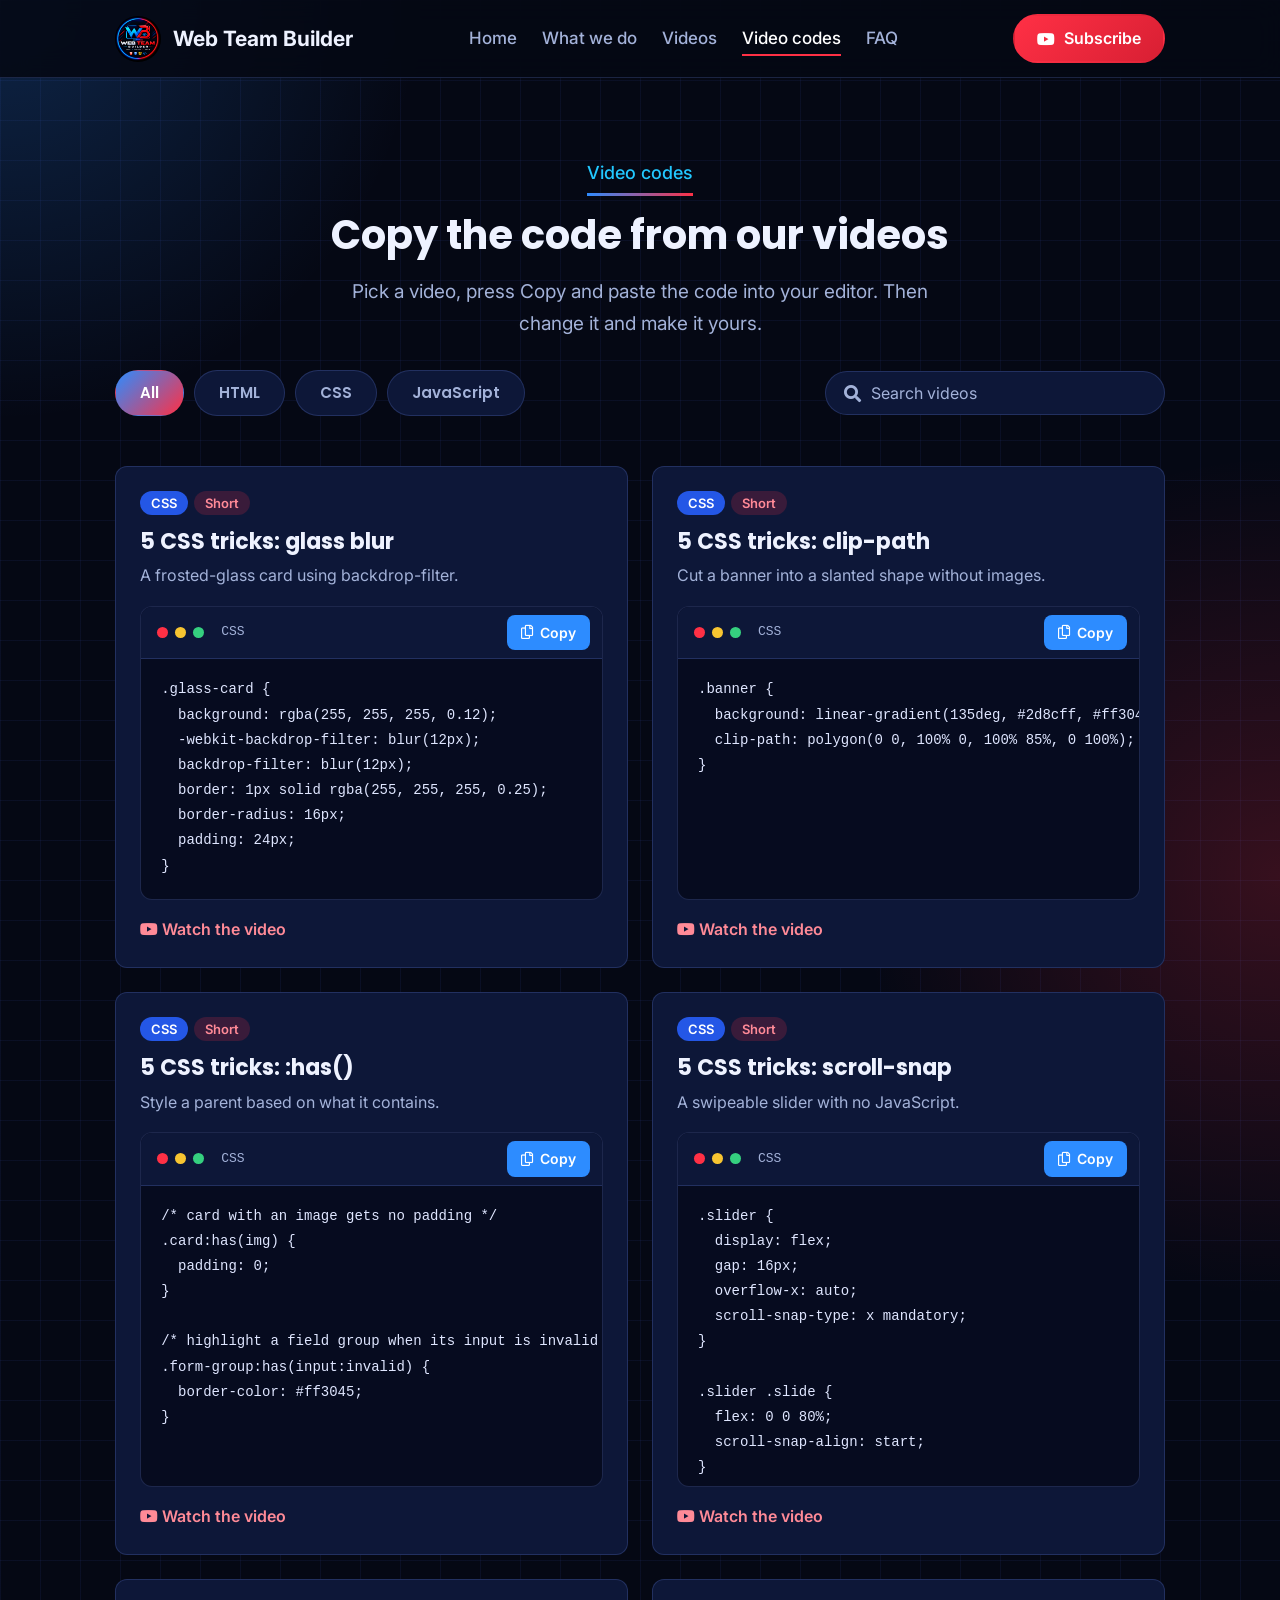
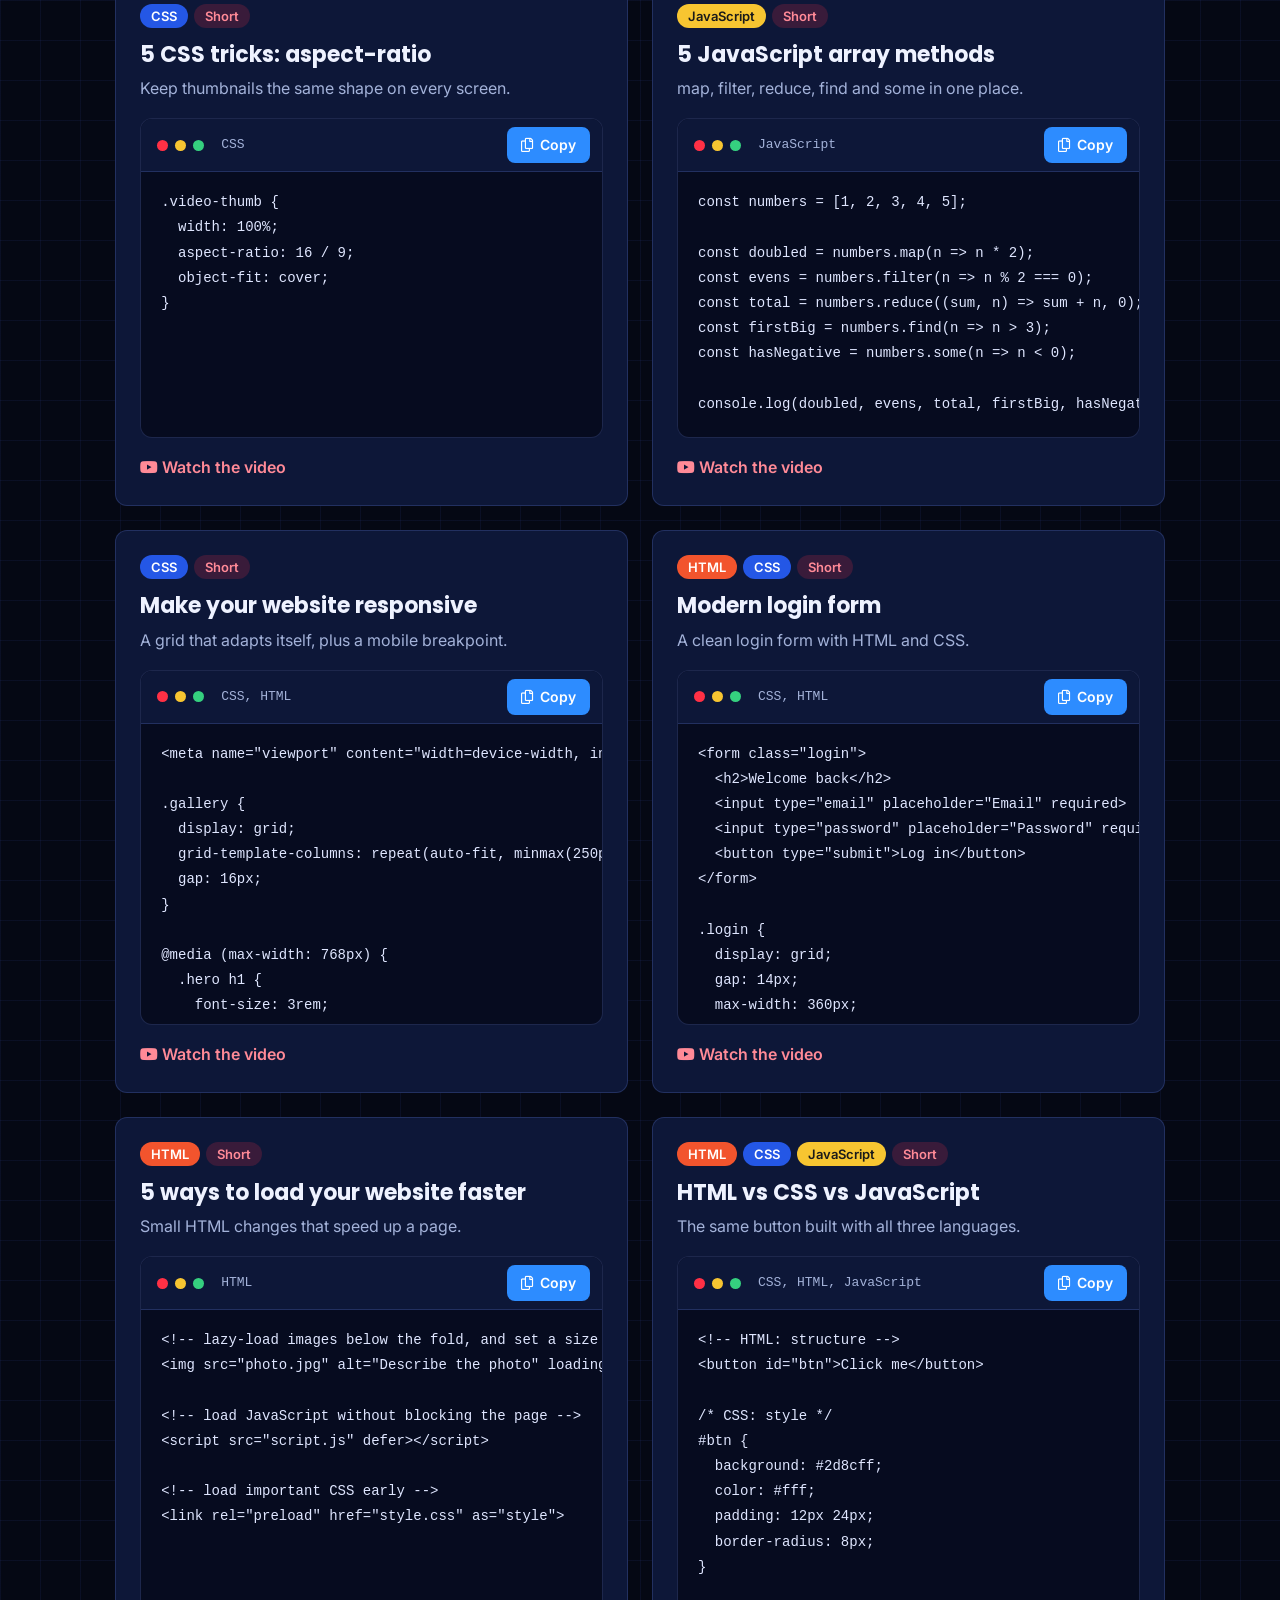
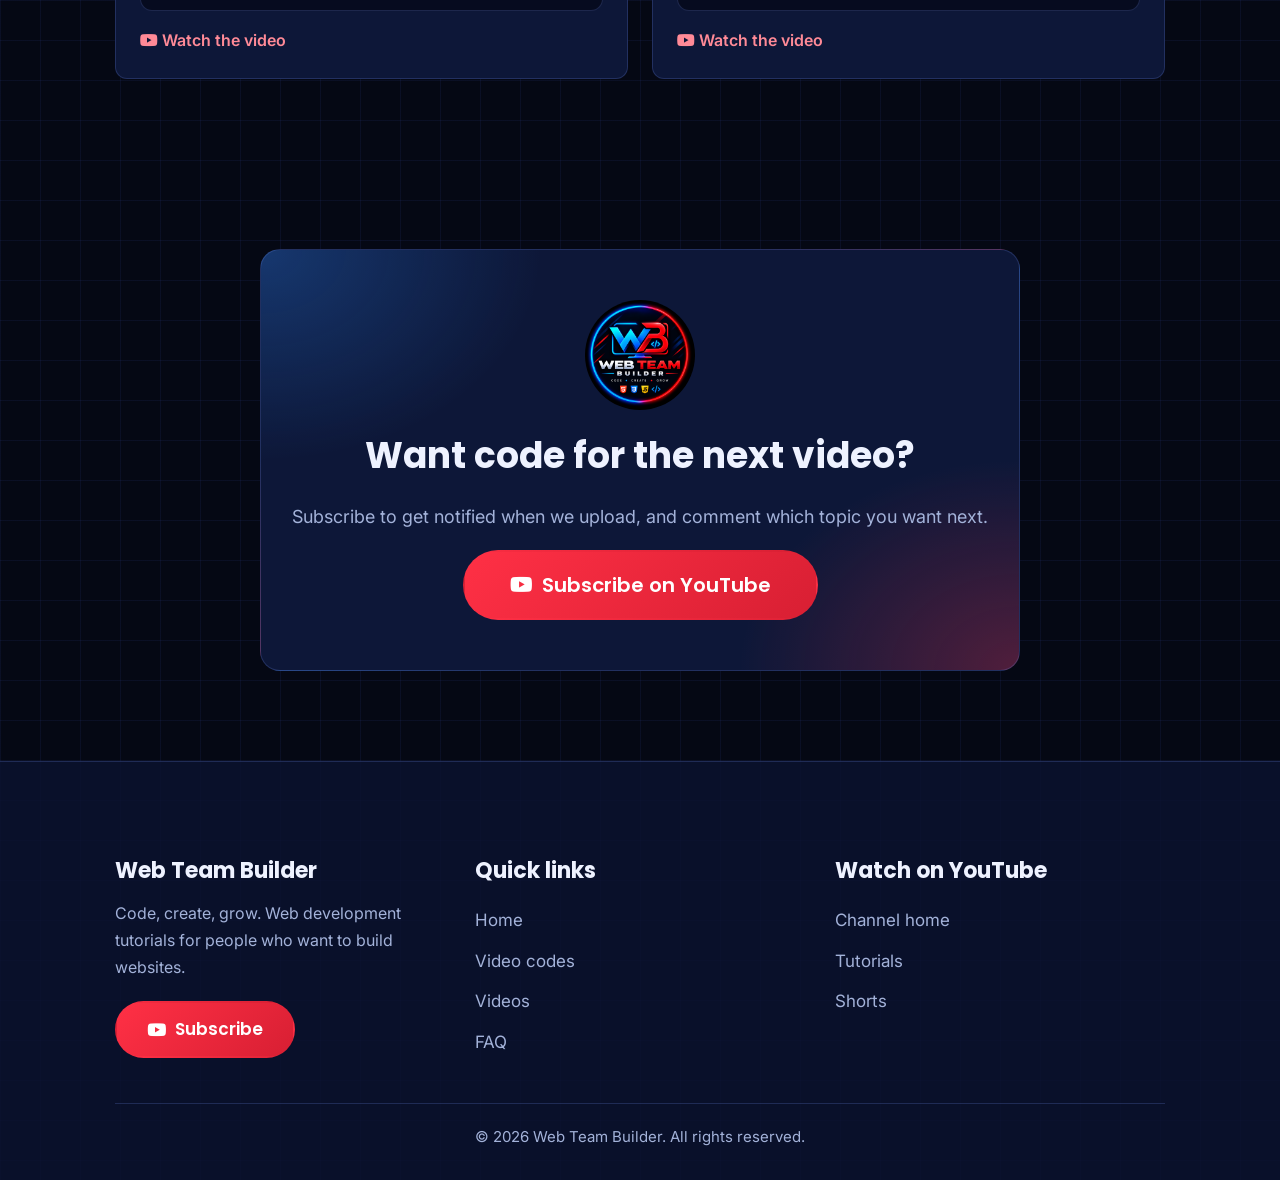
==== website/videos.html @ 1a665e9e "Add files via upload" ====
<!DOCTYPE html>
<html lang="en">
<head>
    <meta charset="UTF-8">
    <meta http-equiv="X-UA-Compatible" content="IE=edge">
    <meta name="viewport" content="width=device-width, initial-scale=1.0">
    <meta name="theme-color" content="#050814">
    <meta name="description" content="Copy the HTML, CSS and JavaScript code from Web Team Builder videos.">
    <title>Video Codes | Web Team Builder</title>

    <link rel="icon" href="images/favicon.png">
    <link rel="stylesheet" href="https://cdnjs.cloudflare.com/ajax/libs/font-awesome/5.15.4/css/all.min.css">
    <link rel="stylesheet" href="css/style.css">
</head>
<body>

<!-- header section starts -->

<header class="header">

    <a href="index.html" class="logo">
        <img src="images/logo.png" alt="Web Team Builder logo">
        <span>Web Team Builder</span>
    </a>

    <nav class="navbar" aria-label="Main">
        <a href="index.html">Home</a>
        <a href="index.html#services">What we do</a>
        <a href="index.html#content">Videos</a>
        <a href="videos.html" class="current">Video codes</a>
        <a href="index.html#faq">FAQ</a>
    </nav>

    <a href="https://www.youtube.com/channel/UCu9IM22sC3gI85IC5qrIlCg?sub_confirmation=1" class="btn btn-sub" target="_blank" rel="noopener" aria-label="Subscribe on YouTube">
        <i class="fab fa-youtube"></i><span>Subscribe</span>
    </a>

    <button id="menu-btn" class="fas fa-bars" aria-label="Open menu" aria-expanded="false"></button>

</header>

<!-- header section ends -->

<!-- page intro starts -->

<section class="page-hero">
    <div class="heading">
        <span>Video codes</span>
        <h1>Copy the code from our videos</h1>
        <p>Pick a video, press Copy and paste the code into your editor. Then change it and make it yours.</p>
    </div>

    <div class="toolbar">
        <div class="filters" role="group" aria-label="Filter by language">
            <button class="filter active" data-filter="all" type="button">All</button>
            <button class="filter" data-filter="html" type="button">HTML</button>
            <button class="filter" data-filter="css" type="button">CSS</button>
            <button class="filter" data-filter="js" type="button">JavaScript</button>
        </div>
        <label class="search">
            <i class="fas fa-search"></i>
            <input type="search" id="search" placeholder="Search videos" aria-label="Search videos">
        </label>
    </div>
</section>

<!-- page intro ends -->

<!-- code cards start -->

<section class="code-section">

    <div class="code-grid" id="code-grid">

        <article class="code-card" data-cat="css" data-title="5 css tricks: glass blur a frosted-glass card using backdrop-filter.">
            <div class="code-card-top">
                <div class="tags"><span class="tag css">CSS</span><span class="tag kind">Short</span></div>
                <h3>5 CSS tricks: glass blur</h3>
                <p>A frosted-glass card using backdrop-filter.</p>
            </div>
            <div class="code-window">
                <div class="bar"><i></i><i></i><i></i><em>CSS</em>
                    <button class="copy-btn" type="button" aria-label="Copy code for 5 CSS tricks: glass blur"><i class="far fa-copy"></i><span>Copy</span></button>
                </div>
<pre><code>.glass-card {
  background: rgba(255, 255, 255, 0.12);
  -webkit-backdrop-filter: blur(12px);
  backdrop-filter: blur(12px);
  border: 1px solid rgba(255, 255, 255, 0.25);
  border-radius: 16px;
  padding: 24px;
}</code></pre>
            </div>
            <a href="https://www.youtube.com/channel/UCu9IM22sC3gI85IC5qrIlCg/shorts" class="watch" target="_blank" rel="noopener"><i class="fab fa-youtube"></i> Watch the video</a>
        </article>

        <article class="code-card" data-cat="css" data-title="5 css tricks: clip-path cut a banner into a slanted shape without images.">
            <div class="code-card-top">
                <div class="tags"><span class="tag css">CSS</span><span class="tag kind">Short</span></div>
                <h3>5 CSS tricks: clip-path</h3>
                <p>Cut a banner into a slanted shape without images.</p>
            </div>
            <div class="code-window">
                <div class="bar"><i></i><i></i><i></i><em>CSS</em>
                    <button class="copy-btn" type="button" aria-label="Copy code for 5 CSS tricks: clip-path"><i class="far fa-copy"></i><span>Copy</span></button>
                </div>
<pre><code>.banner {
  background: linear-gradient(135deg, #2d8cff, #ff3045);
  clip-path: polygon(0 0, 100% 0, 100% 85%, 0 100%);
}</code></pre>
            </div>
            <a href="https://www.youtube.com/channel/UCu9IM22sC3gI85IC5qrIlCg/shorts" class="watch" target="_blank" rel="noopener"><i class="fab fa-youtube"></i> Watch the video</a>
        </article>

        <article class="code-card" data-cat="css" data-title="5 css tricks: :has() style a parent based on what it contains.">
            <div class="code-card-top">
                <div class="tags"><span class="tag css">CSS</span><span class="tag kind">Short</span></div>
                <h3>5 CSS tricks: :has()</h3>
                <p>Style a parent based on what it contains.</p>
            </div>
            <div class="code-window">
                <div class="bar"><i></i><i></i><i></i><em>CSS</em>
                    <button class="copy-btn" type="button" aria-label="Copy code for 5 CSS tricks: :has()"><i class="far fa-copy"></i><span>Copy</span></button>
                </div>
<pre><code>/* card with an image gets no padding */
.card:has(img) {
  padding: 0;
}

/* highlight a field group when its input is invalid */
.form-group:has(input:invalid) {
  border-color: #ff3045;
}</code></pre>
            </div>
            <a href="https://www.youtube.com/channel/UCu9IM22sC3gI85IC5qrIlCg/shorts" class="watch" target="_blank" rel="noopener"><i class="fab fa-youtube"></i> Watch the video</a>
        </article>

        <article class="code-card" data-cat="css" data-title="5 css tricks: scroll-snap a swipeable slider with no javascript.">
            <div class="code-card-top">
                <div class="tags"><span class="tag css">CSS</span><span class="tag kind">Short</span></div>
                <h3>5 CSS tricks: scroll-snap</h3>
                <p>A swipeable slider with no JavaScript.</p>
            </div>
            <div class="code-window">
                <div class="bar"><i></i><i></i><i></i><em>CSS</em>
                    <button class="copy-btn" type="button" aria-label="Copy code for 5 CSS tricks: scroll-snap"><i class="far fa-copy"></i><span>Copy</span></button>
                </div>
<pre><code>.slider {
  display: flex;
  gap: 16px;
  overflow-x: auto;
  scroll-snap-type: x mandatory;
}

.slider .slide {
  flex: 0 0 80%;
  scroll-snap-align: start;
}</code></pre>
            </div>
            <a href="https://www.youtube.com/channel/UCu9IM22sC3gI85IC5qrIlCg/shorts" class="watch" target="_blank" rel="noopener"><i class="fab fa-youtube"></i> Watch the video</a>
        </article>

        <article class="code-card" data-cat="css" data-title="5 css tricks: aspect-ratio keep thumbnails the same shape on every screen.">
            <div class="code-card-top">
                <div class="tags"><span class="tag css">CSS</span><span class="tag kind">Short</span></div>
                <h3>5 CSS tricks: aspect-ratio</h3>
                <p>Keep thumbnails the same shape on every screen.</p>
            </div>
            <div class="code-window">
                <div class="bar"><i></i><i></i><i></i><em>CSS</em>
                    <button class="copy-btn" type="button" aria-label="Copy code for 5 CSS tricks: aspect-ratio"><i class="far fa-copy"></i><span>Copy</span></button>
                </div>
<pre><code>.video-thumb {
  width: 100%;
  aspect-ratio: 16 / 9;
  object-fit: cover;
}</code></pre>
            </div>
            <a href="https://www.youtube.com/channel/UCu9IM22sC3gI85IC5qrIlCg/shorts" class="watch" target="_blank" rel="noopener"><i class="fab fa-youtube"></i> Watch the video</a>
        </article>

        <article class="code-card" data-cat="js" data-title="5 javascript array methods map, filter, reduce, find and some in one place.">
            <div class="code-card-top">
                <div class="tags"><span class="tag js">JavaScript</span><span class="tag kind">Short</span></div>
                <h3>5 JavaScript array methods</h3>
                <p>map, filter, reduce, find and some in one place.</p>
            </div>
            <div class="code-window">
                <div class="bar"><i></i><i></i><i></i><em>JavaScript</em>
                    <button class="copy-btn" type="button" aria-label="Copy code for 5 JavaScript array methods"><i class="far fa-copy"></i><span>Copy</span></button>
                </div>
<pre><code>const numbers = [1, 2, 3, 4, 5];

const doubled = numbers.map(n =&gt; n * 2);
const evens = numbers.filter(n =&gt; n % 2 === 0);
const total = numbers.reduce((sum, n) =&gt; sum + n, 0);
const firstBig = numbers.find(n =&gt; n &gt; 3);
const hasNegative = numbers.some(n =&gt; n &lt; 0);

console.log(doubled, evens, total, firstBig, hasNegative);</code></pre>
            </div>
            <a href="https://www.youtube.com/channel/UCu9IM22sC3gI85IC5qrIlCg/shorts" class="watch" target="_blank" rel="noopener"><i class="fab fa-youtube"></i> Watch the video</a>
        </article>

        <article class="code-card" data-cat="css" data-title="make your website responsive a grid that adapts itself, plus a mobile breakpoint.">
            <div class="code-card-top">
                <div class="tags"><span class="tag css">CSS</span><span class="tag kind">Short</span></div>
                <h3>Make your website responsive</h3>
                <p>A grid that adapts itself, plus a mobile breakpoint.</p>
            </div>
            <div class="code-window">
                <div class="bar"><i></i><i></i><i></i><em>CSS, HTML</em>
                    <button class="copy-btn" type="button" aria-label="Copy code for Make your website responsive"><i class="far fa-copy"></i><span>Copy</span></button>
                </div>
<pre><code>&lt;meta name=&quot;viewport&quot; content=&quot;width=device-width, initial-scale=1.0&quot;&gt;

.gallery {
  display: grid;
  grid-template-columns: repeat(auto-fit, minmax(250px, 1fr));
  gap: 16px;
}

@media (max-width: 768px) {
  .hero h1 {
    font-size: 3rem;
  }
}</code></pre>
            </div>
            <a href="https://www.youtube.com/channel/UCu9IM22sC3gI85IC5qrIlCg/shorts" class="watch" target="_blank" rel="noopener"><i class="fab fa-youtube"></i> Watch the video</a>
        </article>

        <article class="code-card" data-cat="html css" data-title="modern login form a clean login form with html and css.">
            <div class="code-card-top">
                <div class="tags"><span class="tag html">HTML</span><span class="tag css">CSS</span><span class="tag kind">Short</span></div>
                <h3>Modern login form</h3>
                <p>A clean login form with HTML and CSS.</p>
            </div>
            <div class="code-window">
                <div class="bar"><i></i><i></i><i></i><em>CSS, HTML</em>
                    <button class="copy-btn" type="button" aria-label="Copy code for Modern login form"><i class="far fa-copy"></i><span>Copy</span></button>
                </div>
<pre><code>&lt;form class=&quot;login&quot;&gt;
  &lt;h2&gt;Welcome back&lt;/h2&gt;
  &lt;input type=&quot;email&quot; placeholder=&quot;Email&quot; required&gt;
  &lt;input type=&quot;password&quot; placeholder=&quot;Password&quot; required&gt;
  &lt;button type=&quot;submit&quot;&gt;Log in&lt;/button&gt;
&lt;/form&gt;

.login {
  display: grid;
  gap: 14px;
  max-width: 360px;
  margin: 40px auto;
  padding: 32px;
  background: #0d1738;
  border-radius: 16px;
  color: #fff;
}

.login input {
  padding: 12px 14px;
  border: 1px solid #2a3a73;
  border-radius: 8px;
  background: #050814;
  color: #fff;
}

.login button {
  padding: 12px;
  border: 0;
  border-radius: 8px;
  background: #ff3045;
  color: #fff;
  font-weight: 600;
  cursor: pointer;
}</code></pre>
            </div>
            <a href="https://www.youtube.com/channel/UCu9IM22sC3gI85IC5qrIlCg/shorts" class="watch" target="_blank" rel="noopener"><i class="fab fa-youtube"></i> Watch the video</a>
        </article>

        <article class="code-card" data-cat="html" data-title="5 ways to load your website faster small html changes that speed up a page.">
            <div class="code-card-top">
                <div class="tags"><span class="tag html">HTML</span><span class="tag kind">Short</span></div>
                <h3>5 ways to load your website faster</h3>
                <p>Small HTML changes that speed up a page.</p>
            </div>
            <div class="code-window">
                <div class="bar"><i></i><i></i><i></i><em>HTML</em>
                    <button class="copy-btn" type="button" aria-label="Copy code for 5 ways to load your website faster"><i class="far fa-copy"></i><span>Copy</span></button>
                </div>
<pre><code>&lt;!-- lazy-load images below the fold, and set a size --&gt;
&lt;img src=&quot;photo.jpg&quot; alt=&quot;Describe the photo&quot; loading=&quot;lazy&quot; width=&quot;800&quot; height=&quot;450&quot;&gt;

&lt;!-- load JavaScript without blocking the page --&gt;
&lt;script src=&quot;script.js&quot; defer&gt;&lt;/script&gt;

&lt;!-- load important CSS early --&gt;
&lt;link rel=&quot;preload&quot; href=&quot;style.css&quot; as=&quot;style&quot;&gt;</code></pre>
            </div>
            <a href="https://www.youtube.com/channel/UCu9IM22sC3gI85IC5qrIlCg/shorts" class="watch" target="_blank" rel="noopener"><i class="fab fa-youtube"></i> Watch the video</a>
        </article>

        <article class="code-card" data-cat="html css js" data-title="html vs css vs javascript the same button built with all three languages.">
            <div class="code-card-top">
                <div class="tags"><span class="tag html">HTML</span><span class="tag css">CSS</span><span class="tag js">JavaScript</span><span class="tag kind">Short</span></div>
                <h3>HTML vs CSS vs JavaScript</h3>
                <p>The same button built with all three languages.</p>
            </div>
            <div class="code-window">
                <div class="bar"><i></i><i></i><i></i><em>CSS, HTML, JavaScript</em>
                    <button class="copy-btn" type="button" aria-label="Copy code for HTML vs CSS vs JavaScript"><i class="far fa-copy"></i><span>Copy</span></button>
                </div>
<pre><code>&lt;!-- HTML: structure --&gt;
&lt;button id=&quot;btn&quot;&gt;Click me&lt;/button&gt;

/* CSS: style */
#btn {
  background: #2d8cff;
  color: #fff;
  padding: 12px 24px;
  border-radius: 8px;
}

// JavaScript: behavior
document.querySelector(&#x27;#btn&#x27;).addEventListener(&#x27;click&#x27;, () =&gt; {
  alert(&#x27;Hello!&#x27;);
});</code></pre>
            </div>
            <a href="https://www.youtube.com/channel/UCu9IM22sC3gI85IC5qrIlCg/shorts" class="watch" target="_blank" rel="noopener"><i class="fab fa-youtube"></i> Watch the video</a>
        </article>
    </div>

    <p class="empty" id="empty" hidden>No videos match your search. Try another word or choose All.</p>

</section>

<!-- code cards end -->

<!-- subscribe section starts -->

<section class="newsletter" id="subscribe">
    <div class="content">
        <img src="images/logo.png" alt="" class="sub-logo" loading="lazy">
        <h3>Want code for the next video?</h3>
        <p>Subscribe to get notified when we upload, and comment which topic you want next.</p>
        <a href="https://www.youtube.com/channel/UCu9IM22sC3gI85IC5qrIlCg?sub_confirmation=1" class="btn btn-sub btn-lg" target="_blank" rel="noopener"><i class="fab fa-youtube"></i> Subscribe on YouTube</a>
    </div>
</section>

<!-- subscribe section ends -->

<!-- footer section starts -->

<section class="footer">

    <div class="box-container">

        <div class="box brand">
            <h3>Web Team Builder</h3>
            <p>Code, create, grow. Web development tutorials for people who want to build websites.</p>
            <a href="https://www.youtube.com/channel/UCu9IM22sC3gI85IC5qrIlCg?sub_confirmation=1" class="btn btn-sub" target="_blank" rel="noopener"><i class="fab fa-youtube"></i> Subscribe</a>
        </div>

        <div class="box">
            <h3>Quick links</h3>
            <a href="index.html">Home</a>
            <a href="videos.html">Video codes</a>
            <a href="index.html#content">Videos</a>
            <a href="index.html#faq">FAQ</a>
        </div>

        <div class="box">
            <h3>Watch on YouTube</h3>
            <a href="https://www.youtube.com/channel/UCu9IM22sC3gI85IC5qrIlCg" target="_blank" rel="noopener">Channel home</a>
            <a href="https://www.youtube.com/channel/UCu9IM22sC3gI85IC5qrIlCg/videos" target="_blank" rel="noopener">Tutorials</a>
            <a href="https://www.youtube.com/channel/UCu9IM22sC3gI85IC5qrIlCg/shorts" target="_blank" rel="noopener">Shorts</a>
        </div>

    </div>

    <div class="credit">&copy; 2026 Web Team Builder. All rights reserved.</div>

</section>

<!-- footer section ends -->

<!-- back to top button -->
<button class="to-top" type="button" aria-label="Back to top">
    <svg viewBox="0 0 24 24" width="24" height="24" fill="none" stroke="currentColor" stroke-width="3" stroke-linecap="round" stroke-linejoin="round" aria-hidden="true"><path d="M12 19V5M5 12l7-7 7 7"/></svg>
</button>

<script src="js/videos.js"></script>

</body>
</html>
---- website/css/style.css ----
@import url("https://fonts.googleapis.com/css2?family=Inter:wght@400;500;600&family=Poppins:wght@600;700;800&display=swap");

/* ---------- theme tokens (from the channel logo + banner) ---------- */
:root {
  --ink: #050814;
  --navy: #0a1230;
  --panel: #0d1738;
  --panel-2: #111e47;
  --line: rgba(120, 150, 255, 0.2);
  --blue: #2d8cff;
  --cyan: #22c8ff;
  --red: #ff3045;
  --red-dark: #d81f33;
  --yellow: #f7c531;
  --orange: #f2542d;
  --text: #eef2ff;
  --muted: #a3b2d9;
  --radius: 1.2rem;
  --display: 'Poppins', 'Segoe UI', Arial, sans-serif;
  --body: 'Inter', 'Segoe UI', Arial, sans-serif;
  --mono: 'Fira Code', Consolas, 'Courier New', monospace;
}

* {
  font-family: var(--body);
  margin: 0;
  padding: 0;
  box-sizing: border-box;
  outline: none;
  border: none;
  text-decoration: none;
}

button {
  background: none;
  color: inherit;
  cursor: pointer;
  font: inherit;
}

:focus-visible {
  outline: 0.3rem solid var(--cyan);
  outline-offset: 0.3rem;
}

html {
  font-size: 62.5%;
  overflow-x: hidden;
  scroll-behavior: smooth;
  scroll-padding-top: 8rem;
}

html::-webkit-scrollbar {
  width: 1rem;
}

html::-webkit-scrollbar-track {
  background: var(--ink);
}

html::-webkit-scrollbar-thumb {
  background: linear-gradient(var(--blue), var(--red));
  border-radius: 1rem;
}

body {
  background-color: var(--ink);
  background-image:
    radial-gradient(60rem 60rem at 0% 0%, rgba(45, 140, 255, 0.22), transparent 70%),
    radial-gradient(60rem 60rem at 100% 20%, rgba(255, 48, 69, 0.2), transparent 70%),
    linear-gradient(rgba(80, 120, 255, 0.07) 0.1rem, transparent 0.1rem),
    linear-gradient(90deg, rgba(80, 120, 255, 0.07) 0.1rem, transparent 0.1rem);
  background-size: auto, auto, 4rem 4rem, 4rem 4rem;
  color: var(--text);
  font-size: 1.7rem;
  line-height: 1.7;
}

section {
  padding: 8rem 9%;
}

/* ---------- shared pieces ---------- */
.heading {
  text-align: center;
  margin-bottom: 4.5rem;
}

.heading span {
  display: inline-block;
  font-size: 1.8rem;
  font-weight: 500;
  color: var(--cyan);
  padding-bottom: 0.4rem;
  border-bottom: 0.3rem solid;
  border-image: linear-gradient(90deg, var(--blue), var(--red)) 1;
}

.heading h1 {
  font-family: var(--display);
  font-size: 4rem;
  font-weight: 700;
  line-height: 1.25;
  padding-top: 1.4rem;
  max-width: 80rem;
  margin: 0 auto;
}

.btn {
  display: inline-flex;
  align-items: center;
  justify-content: center;
  gap: 0.9rem;
  margin-top: 1rem;
  padding: 1.2rem 3rem;
  font-family: var(--display);
  font-size: 1.7rem;
  font-weight: 600;
  color: #fff;
  background: linear-gradient(135deg, var(--blue), #1f5fe0);
  border: 0.2rem solid transparent;
  border-radius: 10rem;
  cursor: pointer;
  transition: transform 0.2s, box-shadow 0.2s, background 0.2s;
}

.btn:hover {
  transform: translateY(-0.3rem);
  box-shadow: 0 1rem 2.5rem rgba(45, 140, 255, 0.4);
}

.btn-sub {
  background: linear-gradient(135deg, var(--red), var(--red-dark));
}

.btn-sub:hover {
  box-shadow: 0 1rem 2.5rem rgba(255, 48, 69, 0.45);
}

.btn-ghost {
  background: transparent;
  border-color: var(--line);
  color: var(--text);
}

.btn-ghost:hover {
  background: rgba(255, 255, 255, 0.06);
  box-shadow: none;
}

.btn-lg {
  font-size: 2rem;
  padding: 1.6rem 4.5rem;
}

@keyframes floating {
  0%, 100% {
    transform: translateY(0);
  }
  50% {
    transform: translateY(-2.4rem);
  }
}

@keyframes fadeUp {
  0% {
    opacity: 0;
    transform: translateY(2rem);
  }
}

/* ---------- header ---------- */
.header {
  position: sticky;
  top: 0;
  left: 0;
  right: 0;
  z-index: 1000;
  display: flex;
  align-items: center;
  justify-content: space-between;
  gap: 2rem;
  background: rgba(5, 8, 20, 0.88);
  -webkit-backdrop-filter: blur(1.4rem);
  backdrop-filter: blur(1.4rem);
  border-bottom: 0.1rem solid var(--line);
  padding: 1.4rem 9%;
}

.header .logo {
  display: flex;
  align-items: center;
  gap: 1.2rem;
  font-family: var(--display);
  font-size: 2.1rem;
  font-weight: 700;
  color: var(--text);
  white-space: nowrap;
}

.header .logo img {
  height: 4.6rem;
  width: 4.6rem;
  border-radius: 50%;
  object-fit: cover;
}

.header .navbar a {
  margin: 0 1rem;
  font-size: 1.7rem;
  font-weight: 500;
  color: var(--muted);
  padding: 0.6rem 0;
  border-bottom: 0.2rem solid transparent;
  transition: color 0.2s, border-color 0.2s;
}

.header .navbar a:hover,
.header .navbar a.current {
  color: #fff;
  border-color: var(--red);
}

.header .btn {
  margin-top: 0;
  padding: 0.9rem 2.2rem;
  font-size: 1.6rem;
}

#menu-btn {
  font-size: 3rem;
  display: none;
  color: var(--text);
}

/* ---------- home ---------- */
.home {
  min-height: 88vh;
  display: flex;
  align-items: center;
  flex-wrap: wrap;
  gap: 4rem;
}

.home .content {
  flex: 1 1 42rem;
}

.home .content h3 {
  font-family: var(--display);
  font-size: 5.6rem;
  font-weight: 800;
  line-height: 1.12;
  letter-spacing: -0.1rem;
}

.home .content > p:not(.motto) {
  font-size: 2rem;
  padding: 2rem 0 1rem;
  line-height: 1.8;
  color: var(--muted);
  max-width: 58rem;
}

.home .actions {
  display: flex;
  flex-wrap: wrap;
  gap: 1.4rem;
  margin-top: 1rem;
}

.home .actions .btn {
  margin-top: 0;
  padding: 1.4rem 3.2rem;
  font-size: 1.8rem;
}

.tech-chips {
  display: flex;
  flex-wrap: wrap;
  gap: 1rem;
  margin-top: 3rem;
}

.chip {
  font-family: var(--display);
  font-weight: 700;
  font-size: 1.5rem;
  padding: 0.4rem 1.6rem;
  border-radius: 0.8rem;
  color: #fff;
}

.chip.html {
  background: var(--orange);
}

.chip.css {
  background: #2457e6;
}

.chip.js {
  background: var(--yellow);
  color: #1a1a1a;
}

.chip.code {
  background: var(--blue);
}

.motto {
  display: flex;
  align-items: center;
  flex-wrap: wrap;
  gap: 1.2rem;
  margin-top: 2.6rem;
  font-family: var(--display);
  font-size: 2rem;
  letter-spacing: 0.3rem;
  color: #dfe6ff;
}

.motto b {
  font-weight: 600;
}

.motto i {
  width: 0.8rem;
  height: 0.8rem;
  border-radius: 50%;
  background: var(--blue);
}

.motto i.r {
  background: var(--red);
}

.home .image {
  position: relative;
  flex: 1 1 36rem;
  display: flex;
  justify-content: center;
}

.home .image img {
  position: relative;
  z-index: 1;
  width: 100%;
  max-width: 46rem;
  border-radius: 50%;
  box-shadow: -2.5rem 0 8rem rgba(45, 140, 255, 0.4), 2.5rem 0 8rem rgba(255, 48, 69, 0.4);
  animation: floating 6s ease-in-out infinite;
}

.float-sym {
  position: absolute;
  z-index: 0;
  font-family: var(--mono);
  font-weight: 700;
  font-size: 5rem;
  opacity: 0.35;
}

.float-sym.s1 {
  top: 2%;
  left: 2%;
  color: var(--blue);
}

.float-sym.s2 {
  top: 8%;
  right: 2%;
  color: var(--red);
}

.float-sym.s3 {
  bottom: 6%;
  left: 4%;
  color: var(--red);
}

.float-sym.s4 {
  bottom: 2%;
  right: 4%;
  color: var(--blue);
}

/* ---------- services ---------- */
.services {
  background: rgba(10, 18, 48, 0.55);
}

.services .box-container,
.steps .box-container,
.formats .panel {
  display: grid;
  grid-template-columns: repeat(auto-fit, minmax(30rem, 1fr));
  gap: 2rem;
}

.services .box-container .box {
  background: var(--panel);
  border: 0.1rem solid var(--line);
  padding: 3.4rem 2.6rem;
  border-radius: var(--radius);
  transition: border-color 0.2s;
}

.services .box-container .box:hover {
  border-color: var(--blue);
}

.services .box-container .box i {
  display: grid;
  place-items: center;
  height: 6.4rem;
  width: 6.4rem;
  margin-bottom: 1.4rem;
  border-radius: 1.4rem;
  font-size: 2.8rem;
  color: #fff;
  background: linear-gradient(135deg, var(--blue), var(--cyan));
}

.services .box-container .box:nth-child(even) i {
  background: linear-gradient(135deg, var(--red), #ff6a4d);
}

.services .box-container .box h3 {
  font-family: var(--display);
  font-size: 2.2rem;
  padding: 1rem 0;
}

.services .box-container .box p {
  line-height: 1.8;
  font-size: 1.6rem;
  color: var(--muted);
}

/* ---------- about ---------- */
.about {
  min-height: 85vh;
  display: flex;
  align-items: center;
  flex-wrap: wrap;
  gap: 4rem;
}

.about .image {
  flex: 1 1 46rem;
}

.about .image img {
  width: 100%;
  border-radius: var(--radius);
  border: 0.1rem solid var(--line);
  box-shadow: -2rem 0 6rem rgba(45, 140, 255, 0.2), 2rem 0 6rem rgba(255, 48, 69, 0.2);
}

.about .content {
  flex: 1 1 42rem;
}

.about .content h3 {
  font-family: var(--display);
  font-size: 4rem;
  line-height: 1.3;
}

.about .content p {
  font-size: 1.8rem;
  line-height: 1.9;
  padding: 1rem 0;
  color: var(--muted);
  max-width: 62rem;
}

/* ---------- steps ---------- */
.steps {
  background: rgba(10, 18, 48, 0.55);
}

.steps .box-container .box {
  text-align: center;
  padding: 3rem 2rem;
}

.step-icon {
  position: relative;
  display: grid;
  place-items: center;
  height: 12rem;
  width: 12rem;
  margin: 0 auto 1rem;
  border-radius: 50%;
  font-size: 4.4rem;
  background: var(--panel-2);
  border: 0.2rem solid transparent;
  background-image: linear-gradient(var(--panel-2), var(--panel-2)), linear-gradient(135deg, var(--blue), var(--red));
  background-origin: border-box;
  background-clip: padding-box, border-box;
}

.step-icon b {
  position: absolute;
  top: -0.4rem;
  right: -0.4rem;
  display: grid;
  place-items: center;
  height: 3.6rem;
  width: 3.6rem;
  border-radius: 50%;
  background: var(--red);
  font-family: var(--display);
  font-size: 1.8rem;
}

.steps .box-container .box h3 {
  font-family: var(--display);
  font-size: 2.4rem;
  padding: 1.6rem 0 0.6rem;
}

.steps .box-container .box p {
  font-size: 1.6rem;
  line-height: 1.8;
  color: var(--muted);
  max-width: 34rem;
  margin: 0 auto;
}

/* ---------- features ---------- */
.features .box-container .box {
  display: flex;
  flex-wrap: wrap;
  gap: 4rem;
  align-items: center;
  min-height: 40vh;
  margin-bottom: 5rem;
}

.features .box-container .box:last-child {
  margin-bottom: 0;
}

.features .box-container .box:nth-child(even) {
  flex-flow: row-reverse wrap;
}

.features .box-container .box .image {
  flex: 1 1 42rem;
}

.features .box-container .box .content {
  flex: 1 1 42rem;
}

.features .box-container .box .content h3 {
  font-family: var(--display);
  font-size: 3.2rem;
  line-height: 1.35;
}

.features .box-container .box .content p {
  padding: 1.5rem 0;
  line-height: 1.9;
  font-size: 1.7rem;
  color: var(--muted);
  max-width: 54rem;
}

.code-window {
  background: #060b1f;
  border: 0.1rem solid var(--line);
  border-radius: var(--radius);
  overflow: hidden;
  box-shadow: 0 2rem 6rem rgba(0, 0, 0, 0.5);
}

.code-window .bar {
  display: flex;
  align-items: center;
  gap: 0.7rem;
  padding: 1.2rem 1.6rem;
  background: var(--panel);
  border-bottom: 0.1rem solid var(--line);
}

.code-window .bar > i {
  height: 1.1rem;
  width: 1.1rem;
  border-radius: 50%;
  background: var(--red);
}

.code-window .bar > i:nth-child(2) {
  background: var(--yellow);
}

.code-window .bar > i:nth-child(3) {
  background: #35d07f;
}

.code-window .bar em {
  margin-left: 1rem;
  font-style: normal;
  font-family: var(--mono);
  font-size: 1.3rem;
  color: var(--muted);
}

.code-window pre {
  padding: 2.4rem 2.4rem 2.8rem;
  overflow-x: auto;
  font-family: var(--mono);
  font-size: 1.5rem;
  line-height: 1.9;
  color: #dfe6ff;
  tab-size: 2;
}

.code-window pre span {
  font-family: var(--mono);
}

.code-window .t {
  color: #ff6b7a;
}

.code-window .a {
  color: var(--cyan);
}

.code-window .s {
  color: var(--yellow);
}

.code-window .c {
  color: #6f7fae;
}

.code-window .k {
  color: #6aa8ff;
}

.code-window .f {
  color: #c79bff;
}

/* ---------- formats (shorts / tutorials) ---------- */
.formats {
  background: rgba(10, 18, 48, 0.55);
  text-align: center;
}

.format-toggler {
  display: inline-flex;
  border-radius: 10rem;
  padding: 0.5rem;
  margin-bottom: 4rem;
  background: var(--panel);
  border: 0.1rem solid var(--line);
}

.format-toggler span {
  display: inline-block;
  font-family: var(--display);
  font-weight: 600;
  padding: 1rem 3.6rem;
  font-size: 1.7rem;
  cursor: pointer;
  color: var(--muted);
  border-radius: 10rem;
  transition: background 0.2s, color 0.2s;
}

.format-toggler span.active {
  background: linear-gradient(135deg, var(--blue), var(--red));
  color: #fff;
}

.formats .panel {
  display: none;
  text-align: left;
}

.formats .panel.active {
  display: grid;
}

.formats .panel .box {
  display: flex;
  flex-direction: column;
  align-items: flex-start;
  padding: 3rem 2.6rem;
  border-radius: var(--radius);
  background: var(--panel);
  border: 0.1rem solid var(--line);
  animation: fadeUp 0.25s ease-out backwards;
}

.formats .panel .box:nth-child(2) {
  border-color: var(--blue);
}

.formats .panel .box h3 {
  font-family: var(--display);
  font-size: 2.2rem;
  margin-bottom: 1rem;
}

.formats .panel .box .list {
  padding: 1rem 0 2rem;
  flex: 1;
}

.formats .panel .box .list p {
  padding: 0.7rem 0;
  font-size: 1.6rem;
  color: var(--muted);
}

.formats .panel .box .list p i {
  padding-right: 0.8rem;
  color: var(--cyan);
}

/* ---------- reviews / slider ---------- */
.reviews .slide-container .slide {
  text-align: center;
  max-width: 64rem;
  margin: 1rem auto;
  padding: 3.6rem 3rem;
  display: none;
  background: var(--panel);
  border: 0.1rem solid var(--line);
  border-radius: var(--radius);
}

.reviews .slide-container .slide.active {
  display: block;
}

.reviews .slide-container .slide img {
  height: 10rem;
  width: 10rem;
  border-radius: 50%;
  object-fit: cover;
  background: #fff;
  animation: fadeUp 0.25s ease-out backwards;
}

.reviews .slide-container .slide h3 {
  padding-top: 1.6rem;
  font-family: var(--display);
  font-size: 2.6rem;
  animation: fadeUp 0.25s ease-out 0.05s backwards;
}

.reviews .slide-container .slide p {
  padding: 1rem 0 1.4rem;
  font-size: 1.8rem;
  line-height: 1.9;
  color: var(--muted);
  animation: fadeUp 0.25s ease-out 0.1s backwards;
}

.reviews .slide-container .slide span {
  display: inline-block;
  padding: 0.3rem 1.6rem;
  border-radius: 10rem;
  background: rgba(255, 48, 69, 0.16);
  color: #ff8a97;
  font-size: 1.5rem;
  font-weight: 500;
  animation: fadeUp 0.25s ease-out 0.15s backwards;
}

.reviews .controls {
  text-align: center;
  margin-top: 2rem;
}

.reviews .controls button {
  font-size: 4.4rem;
  margin: 0 1.4rem;
  color: var(--text);
  transition: transform 0.2s, color 0.2s;
}

.reviews .controls button:hover {
  transform: scale(1.15);
  color: var(--cyan);
}

/* ---------- faq ---------- */
.faq {
  background: rgba(10, 18, 48, 0.55);
}

.faq .accordion-container {
  margin: 1rem auto;
  max-width: 76rem;
}

.faq .accordion-container .accordion {
  margin: 1.2rem 0;
  background: var(--panel);
  border: 0.1rem solid var(--line);
  border-radius: var(--radius);
  overflow: hidden;
}

.faq .accordion-container .accordion.active {
  border-color: var(--blue);
}

.faq .accordion-container .accordion.active .accordion-heading i {
  transform: rotate(180deg);
}

.faq .accordion-container .accordion.active .accordion-content {
  display: block;
}

.faq .accordion-container .accordion .accordion-heading {
  width: 100%;
  text-align: left;
  padding: 2rem 2.4rem;
  display: flex;
  align-items: center;
  justify-content: space-between;
  gap: 1.5rem;
  color: var(--text);
}

.faq .accordion-container .accordion .accordion-heading h3 {
  font-family: var(--display);
  font-size: 2rem;
  line-height: 1.5;
}

.faq .accordion-container .accordion .accordion-heading i {
  font-size: 2rem;
  color: var(--cyan);
  transition: 0.2s linear;
}

.faq .accordion-container .accordion .accordion-content {
  padding: 0 2.4rem 2.2rem;
  line-height: 1.9;
  font-size: 1.7rem;
  color: var(--muted);
  display: none;
  animation: fadeUp 0.2s linear backwards;
}

/* ---------- subscribe cta ---------- */
.newsletter .content {
  text-align: center;
  max-width: 76rem;
  margin: 1rem auto;
  padding: 5rem 3rem;
  border-radius: 2rem;
  border: 0.1rem solid var(--line);
  background:
    radial-gradient(40rem 30rem at 0% 0%, rgba(45, 140, 255, 0.28), transparent 70%),
    radial-gradient(40rem 30rem at 100% 100%, rgba(255, 48, 69, 0.28), transparent 70%),
    var(--panel);
}

.newsletter .content .sub-logo {
  height: 11rem;
  width: 11rem;
  border-radius: 50%;
  margin-bottom: 1.4rem;
}

.newsletter .content h3 {
  font-family: var(--display);
  font-size: 3.6rem;
  line-height: 1.3;
  margin-bottom: 1rem;
}

.newsletter .content p {
  padding: 1rem 0 1.6rem;
  line-height: 1.9;
  font-size: 1.8rem;
  color: var(--muted);
}

.newsletter .content p.small {
  padding: 1.6rem 0 0;
  font-size: 1.5rem;
}

.newsletter .content .btn {
  margin-top: 0;
}

/* ---------- footer ---------- */
.footer {
  background: rgba(10, 18, 48, 0.8);
  border-top: 0.1rem solid var(--line);
  padding-bottom: 3rem;
}

.footer .box-container {
  display: grid;
  grid-template-columns: repeat(auto-fit, minmax(24rem, 1fr));
  gap: 3rem;
}

.footer .box-container .box h3 {
  font-family: var(--display);
  font-size: 2.2rem;
  padding: 1rem 0;
}

.footer .box-container .box.brand p {
  color: var(--muted);
  font-size: 1.6rem;
  padding-bottom: 1rem;
  max-width: 34rem;
}

.footer .box-container .box a:not(.btn) {
  font-size: 1.7rem;
  color: var(--muted);
  display: block;
  padding: 0.6rem 0;
  transition: color 0.2s;
}

.footer .box-container .box a:not(.btn):hover {
  color: #fff;
  text-decoration: underline;
}

.footer .credit {
  text-align: center;
  padding: 2rem 1rem 0;
  margin-top: 4rem;
  border-top: 0.1rem solid var(--line);
  font-size: 1.5rem;
  color: var(--muted);
}

/* ---------- responsive ---------- */
@media (max-width: 1200px) {
  .header {
    padding: 1.4rem 2rem;
  }
  section {
    padding: 6rem 2rem;
  }
  .home .content h3 {
    font-size: 4.6rem;
  }
}

@media (max-width: 991px) {
  html {
    font-size: 55%;
  }
}

@media (max-width: 768px) {
  .header .btn {
    order: 2;
    margin-left: auto;
  }
  #menu-btn {
    order: 3;
    display: inline-block;
    transition: 0.2s linear;
  }
  #menu-btn.fa-times {
    transform: rotate(180deg);
  }
  .header .navbar {
    position: absolute;
    top: 99%;
    left: 0;
    right: 0;
    border-top: 0.1rem solid var(--line);
    background: var(--ink);
    clip-path: polygon(0 0, 100% 0, 100% 0, 0 0);
    transition: 0.2s linear;
  }
  .header .navbar.active {
    clip-path: polygon(0 0, 100% 0, 100% 100%, 0 100%);
  }
  .header .navbar a {
    display: block;
    margin: 0;
    padding: 1.6rem 2rem;
    border-bottom: 0.1rem solid var(--line);
  }
  .home {
    min-height: auto;
    padding-top: 4rem;
  }
  .home .image {
    order: -1;
  }
  .home .image img {
    max-width: 30rem;
  }
  .features .box-container .box:nth-child(even) {
    flex-flow: row wrap;
  }
}

@media (max-width: 450px) {
  html {
    font-size: 50%;
  }
  .header .logo span {
    display: none;
  }
  .header .btn span {
    display: inline;
  }
  .heading h1 {
    font-size: 3rem;
  }
  .home .content h3 {
    font-size: 3.6rem;
  }
  .home .actions .btn {
    width: 100%;
  }
  .motto {
    letter-spacing: 0.15rem;
    font-size: 1.8rem;
  }
  .format-toggler span {
    padding: 1rem 2.6rem;
  }
  .newsletter .content h3 {
    font-size: 2.8rem;
  }
  .btn-lg {
    padding: 1.4rem 2.4rem;
    font-size: 1.8rem;
  }
}

@media (prefers-reduced-motion: reduce) {
  html {
    scroll-behavior: auto;
  }
  *, *::before, *::after {
    animation: none !important;
    transition: none !important;
  }
}

/* ---------- video codes page ---------- */
.page-hero {
  padding-bottom: 2rem;
}

.page-hero .heading {
  margin-bottom: 3rem;
}

.page-hero .heading p {
  max-width: 62rem;
  margin: 1.6rem auto 0;
  font-size: 1.9rem;
  color: var(--muted);
}

.toolbar {
  display: flex;
  flex-wrap: wrap;
  align-items: center;
  justify-content: space-between;
  gap: 1.6rem;
  max-width: 120rem;
  margin: 0 auto;
}

.filters {
  display: flex;
  flex-wrap: wrap;
  gap: 1rem;
}

.filter {
  padding: 0.9rem 2.4rem;
  border-radius: 10rem;
  border: 0.1rem solid var(--line);
  background: var(--panel);
  color: var(--muted);
  font-family: var(--display);
  font-weight: 600;
  font-size: 1.5rem;
  transition: background 0.2s, color 0.2s;
}

.filter:hover {
  color: #fff;
}

.filter.active {
  background: linear-gradient(135deg, var(--blue), var(--red));
  border-color: transparent;
  color: #fff;
}

.search {
  display: flex;
  align-items: center;
  gap: 1rem;
  flex: 0 1 34rem;
  padding: 0 1.8rem;
  border-radius: 10rem;
  border: 0.1rem solid var(--line);
  background: var(--panel);
  color: var(--muted);
}

.search:focus-within {
  border-color: var(--cyan);
}

.search input {
  width: 100%;
  padding: 1.1rem 0;
  background: none;
  color: var(--text);
  font-size: 1.6rem;
}

.search input::placeholder {
  color: var(--muted);
}

.code-section {
  padding-top: 3rem;
}

.code-grid {
  display: grid;
  grid-template-columns: repeat(auto-fit, minmax(min(100%, 38rem), 1fr));
  gap: 2.4rem;
  max-width: 120rem;
  margin: 0 auto;
}

.code-card {
  display: flex;
  flex-direction: column;
  gap: 1.6rem;
  min-width: 0;
  padding: 2.4rem;
  border-radius: var(--radius);
  background: var(--panel);
  border: 0.1rem solid var(--line);
}

.code-card[hidden],
.empty[hidden] {
  display: none;
}

.code-card h3 {
  font-family: var(--display);
  font-size: 2.2rem;
  padding: 0.8rem 0 0.2rem;
}

.code-card p {
  font-size: 1.6rem;
  color: var(--muted);
}

.tags {
  display: flex;
  flex-wrap: wrap;
  gap: 0.6rem;
}

.tag {
  padding: 0.1rem 1.1rem;
  border-radius: 10rem;
  font-size: 1.3rem;
  font-weight: 600;
  color: #fff;
}

.tag.html {
  background: var(--orange);
}

.tag.css {
  background: #2457e6;
}

.tag.js {
  background: var(--yellow);
  color: #1a1a1a;
}

.tag.kind {
  background: rgba(255, 48, 69, 0.18);
  color: #ff8a97;
}

.code-card .code-window {
  box-shadow: none;
  flex: 1;
  min-width: 0;
}

.code-card .code-window .bar {
  padding: 0.8rem 1.2rem 0.8rem 1.6rem;
}

.code-card .code-window pre {
  max-height: 30rem;
  padding: 1.8rem 2rem 2rem;
  font-size: 1.4rem;
  line-height: 1.8;
}

.code-card .code-window code {
  font-family: var(--mono);
}

.copy-btn {
  display: inline-flex;
  align-items: center;
  gap: 0.7rem;
  margin-left: auto;
  padding: 0.6rem 1.4rem;
  border-radius: 0.8rem;
  background: var(--blue);
  color: #fff;
  font-size: 1.4rem;
  font-weight: 600;
  transition: background 0.2s;
}

.copy-btn:hover {
  background: #1f6fe0;
}

.copy-btn.done {
  background: #1ea866;
}

.code-card .watch {
  align-self: flex-start;
  font-weight: 600;
  font-size: 1.6rem;
  color: #ff8a97;
}

.code-card .watch:hover {
  color: #fff;
  text-decoration: underline;
}

.empty {
  text-align: center;
  margin-top: 3rem;
  font-size: 1.8rem;
  color: var(--muted);
}

@media (max-width: 768px) {
  .toolbar {
    flex-direction: column;
    align-items: stretch;
  }
  .search {
    flex-basis: auto;
  }
}

@media (max-width: 450px) {
  .code-card {
    padding: 1.8rem;
  }
}

/* ---------- video codes button (videos section) ---------- */
.formats .code-cta {
  display: flex;
  flex-wrap: wrap;
  align-items: center;
  justify-content: space-between;
  gap: 1.6rem 3rem;
  max-width: 120rem;
  margin: 4rem auto 0;
  padding: 2.4rem 3rem;
  text-align: left;
  border-radius: var(--radius);
  border: 0.1rem solid var(--line);
  background:
    radial-gradient(30rem 20rem at 0% 0%, rgba(45, 140, 255, 0.22), transparent 70%),
    radial-gradient(30rem 20rem at 100% 100%, rgba(255, 48, 69, 0.22), transparent 70%),
    var(--panel);
}

.formats .code-cta p {
  flex: 1 1 28rem;
  font-family: var(--display);
  font-size: 2.2rem;
  font-weight: 600;
  line-height: 1.4;
}

.formats .code-cta .btn {
  margin-top: 0;
}

@media (max-width: 450px) {
  .formats .code-cta {
    padding: 2rem;
    text-align: center;
  }
  .formats .code-cta .btn {
    width: 100%;
  }
}

/* ---------- video thumbnails (videos section) ---------- */
.formats .shorts-panel {
  grid-template-columns: repeat(5, 1fr);
  gap: 2.4rem 2rem;
}

.formats .tutorials-panel {
  grid-template-columns: repeat(2, 1fr);
  gap: 3rem;
  max-width: 100rem;
  margin: 0 auto;
}

.formats .thumb {
  display: flex;
  flex-direction: column;
  gap: 0.8rem;
  min-width: 0;
  color: var(--text);
  animation: fadeUp 0.25s ease-out backwards;
}

.formats .thumb-img {
  position: relative;
  display: block;
  overflow: hidden;
  border-radius: var(--radius);
  border: 0.1rem solid var(--line);
  background: var(--panel);
  transition: transform 0.2s, border-color 0.2s, box-shadow 0.2s;
}

.formats .thumb-img.short {
  aspect-ratio: 9 / 16;
}

.formats .thumb-img.wide {
  aspect-ratio: 16 / 9;
}

.formats .thumb-img img {
  display: block;
  width: 100%;
  height: 100%;
  object-fit: cover;
}

.formats .thumb-img i {
  position: absolute;
  top: 50%;
  left: 50%;
  display: grid;
  place-items: center;
  height: 6rem;
  width: 6rem;
  padding-left: 0.3rem;
  border-radius: 50%;
  background: var(--red);
  color: #fff;
  font-size: 2rem;
  opacity: 0;
  transform: translate(-50%, -50%) scale(0.8);
  transition: opacity 0.2s, transform 0.2s;
}

.formats .thumb:hover .thumb-img,
.formats .thumb:focus-visible .thumb-img {
  transform: translateY(-0.5rem);
  border-color: var(--blue);
  box-shadow: 0 1.4rem 3.2rem rgba(45, 140, 255, 0.28);
}

.formats .thumb:hover .thumb-img i,
.formats .thumb:focus-visible .thumb-img i {
  opacity: 1;
  transform: translate(-50%, -50%) scale(1);
}

.formats .thumb-title {
  font-family: var(--display);
  font-size: 1.5rem;
  font-weight: 600;
  line-height: 1.4;
  text-align: left;
}

.formats .tutorials-panel .thumb-title {
  font-size: 2rem;
}

.formats .thumb-desc {
  font-size: 1.5rem;
  color: var(--muted);
  text-align: left;
}

@media (max-width: 991px) {
  .formats .shorts-panel {
    grid-template-columns: repeat(3, 1fr);
  }
}

@media (max-width: 768px) {
  .formats .tutorials-panel {
    grid-template-columns: 1fr;
  }
}

@media (max-width: 600px) {
  .formats .shorts-panel {
    grid-template-columns: repeat(2, 1fr);
    gap: 2rem 1.4rem;
  }
}

/* ---------- thumbnail cards (shorts + tutorials) ---------- */
.formats .shorts-panel,
.formats .tutorials-panel {
  gap: 2rem;
}

.formats .shorts-panel {
  grid-template-columns: repeat(5, 1fr);
}

.formats .tutorials-panel {
  grid-template-columns: repeat(2, 1fr);
  max-width: 100rem;
  margin: 0 auto;
}

.thumb-card {
  display: flex;
  flex-direction: column;
  min-width: 0;
  color: var(--text);
  animation: fadeUp 0.25s ease-out backwards;
}

.thumb-card .thumb {
  position: relative;
  overflow: hidden;
  border-radius: var(--radius);
  border: 0.1rem solid var(--line);
  background: var(--panel);
  transition: transform 0.25s, border-color 0.25s, box-shadow 0.25s;
}

.thumb-card.short .thumb {
  aspect-ratio: 9 / 16;
}

.thumb-card.tutorial .thumb {
  aspect-ratio: 16 / 9;
}

.thumb-card .thumb img {
  display: block;
  width: 100%;
  height: 100%;
  object-fit: cover;
}

.thumb-card .play {
  position: absolute;
  inset: 0;
  display: grid;
  place-items: center;
  background: rgba(5, 8, 20, 0.35);
  opacity: 0;
  transition: opacity 0.25s;
}

.thumb-card .play i {
  display: grid;
  place-items: center;
  height: 6rem;
  width: 6rem;
  padding-left: 0.3rem;
  border-radius: 50%;
  font-size: 2.2rem;
  color: #fff;
  background: var(--red);
  box-shadow: 0 1rem 3rem rgba(255, 48, 69, 0.5);
}

.thumb-card:hover .thumb,
.thumb-card:focus-visible .thumb {
  transform: translateY(-0.5rem);
  border-color: var(--blue);
  box-shadow: -1rem 0 3rem rgba(45, 140, 255, 0.25), 1rem 0 3rem rgba(255, 48, 69, 0.25);
}

.thumb-card:hover .play,
.thumb-card:focus-visible .play {
  opacity: 1;
}

.thumb-card h3 {
  padding: 1.2rem 0.2rem 0.2rem;
  font-family: var(--display);
  font-size: 1.6rem;
  line-height: 1.4;
}

.thumb-card.tutorial h3 {
  font-size: 2.2rem;
}

.thumb-card p {
  padding: 0.4rem 0.2rem 0;
  font-size: 1.6rem;
  color: var(--muted);
}

.thumb-card .meta {
  padding: 0.6rem 0.2rem 0;
  font-size: 1.4rem;
  font-weight: 500;
  color: #ff8a97;
}

@media (max-width: 991px) {
  /* shorts become a swipeable row on tablets and phones */
  .formats .shorts-panel.active {
    display: flex;
    gap: 1.6rem;
    overflow-x: auto;
    scroll-snap-type: x mandatory;
    padding: 0.8rem 0.2rem 2rem;
    margin: 0 -2rem;
    padding-left: 2rem;
    padding-right: 2rem;
    scroll-padding: 0 2rem;
    -webkit-overflow-scrolling: touch;
  }
  .formats .shorts-panel .thumb-card {
    flex: 0 0 22rem;
    scroll-snap-align: start;
  }
}

@media (max-width: 768px) {
  .formats .tutorials-panel {
    grid-template-columns: 1fr;
  }
  .thumb-card .play {
    opacity: 1;
    background: none;
    align-items: end;
    justify-items: end;
    padding: 1rem;
  }
  .thumb-card .play i {
    height: 4.4rem;
    width: 4.4rem;
    font-size: 1.6rem;
  }
}

@media (max-width: 450px) {
  .formats .shorts-panel .thumb-card {
    flex-basis: 17rem;
  }
  .thumb-card h3 {
    font-size: 1.5rem;
  }
}

@media (hover: none) {
  .thumb-card:hover .thumb {
    transform: none;
  }
}

/* ---------- back to top button ---------- */
.to-top {
  position: fixed;
  right: 2.4rem;
  bottom: 2.4rem;
  bottom: calc(2.4rem + env(safe-area-inset-bottom, 0px));
  z-index: 999;
  display: grid;
  place-items: center;
  height: 5.2rem;
  width: 5.2rem;
  border-radius: 50%;
  color: #fff;
  background: linear-gradient(135deg, var(--blue), var(--red));
  box-shadow: 0 1rem 2.5rem rgba(0, 0, 0, 0.45), 0 0 2rem rgba(45, 140, 255, 0.35);
  opacity: 0;
  visibility: hidden;
  transform: translateY(1.6rem);
  transition: opacity 0.25s, transform 0.25s, visibility 0.25s;
}

.to-top.show {
  opacity: 1;
  visibility: visible;
  transform: translateY(0);
}

.to-top:hover {
  transform: translateY(-0.3rem);
}

.to-top svg {
  height: 2.4rem;
  width: 2.4rem;
}

@media (max-width: 450px) {
  .to-top {
    right: 1.6rem;
    bottom: 1.6rem;
    bottom: calc(1.6rem + env(safe-area-inset-bottom, 0px));
    height: 4.8rem;
    width: 4.8rem;
  }
}
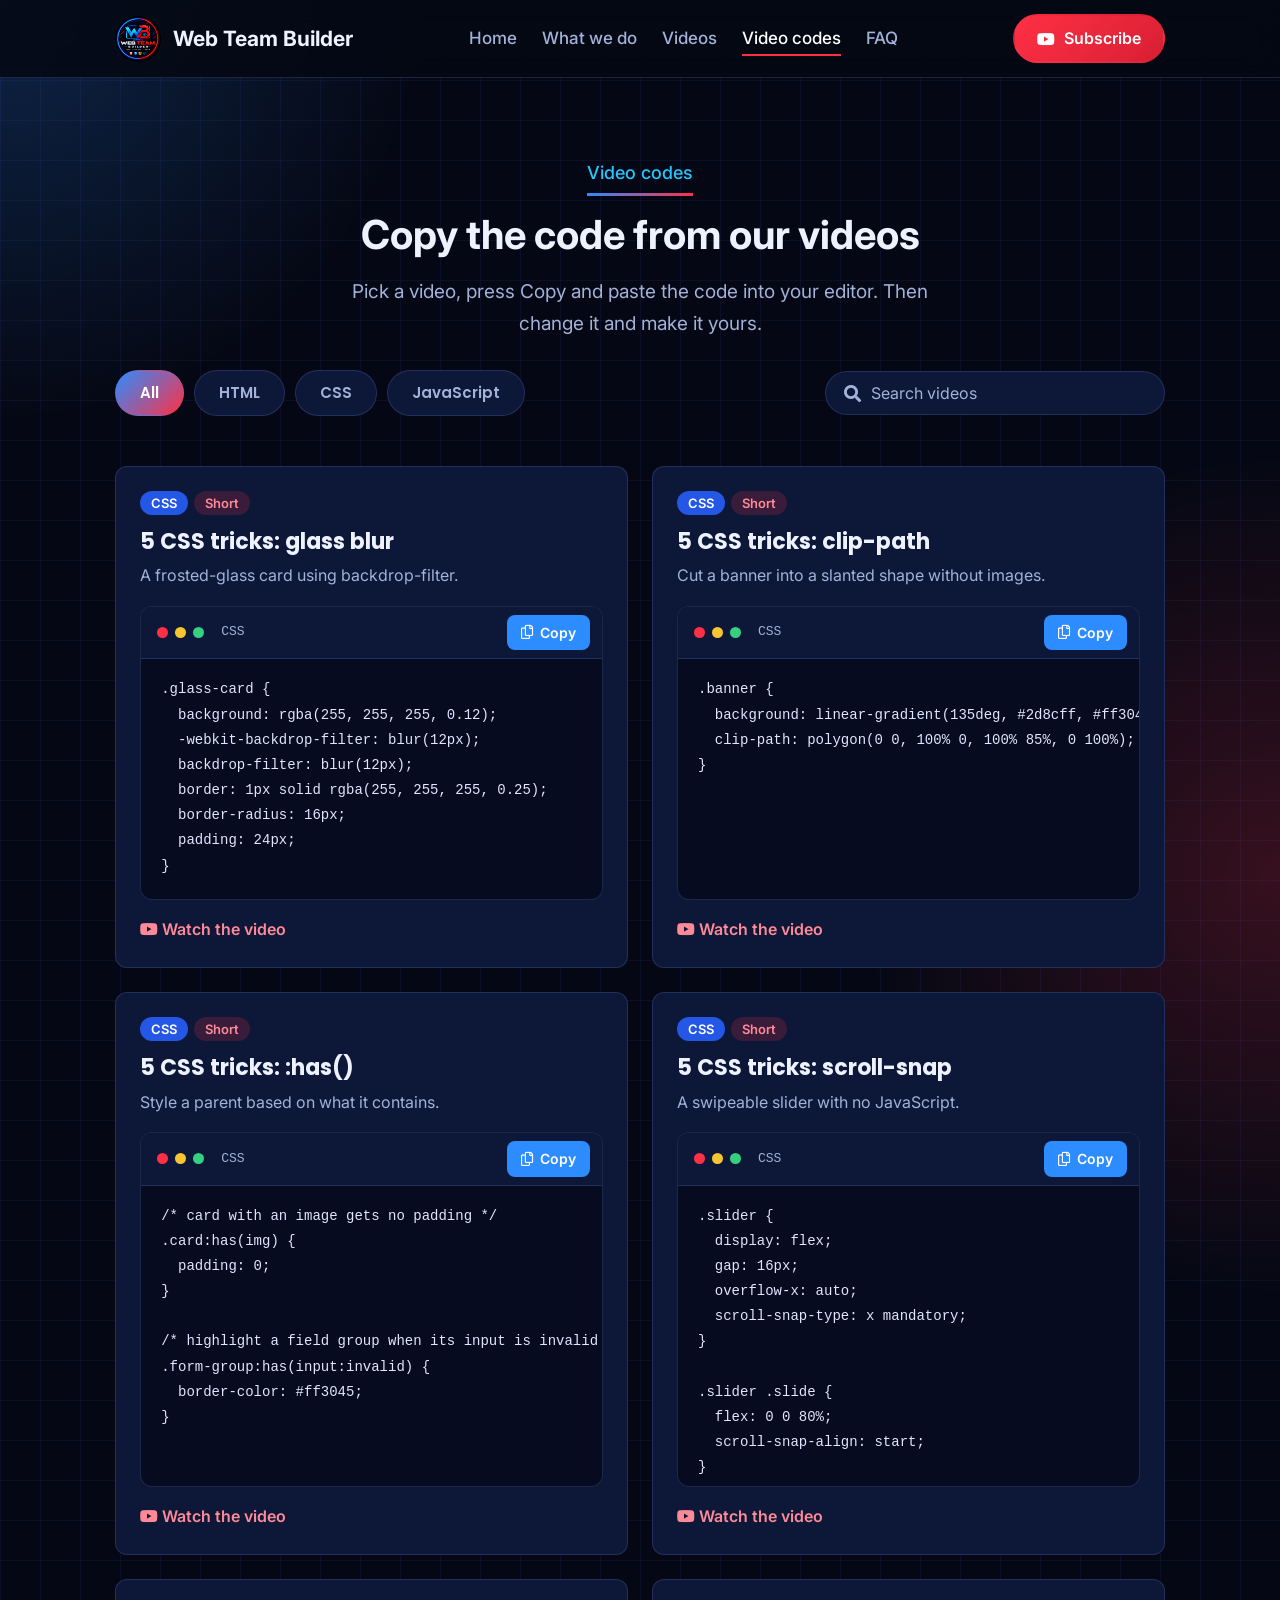
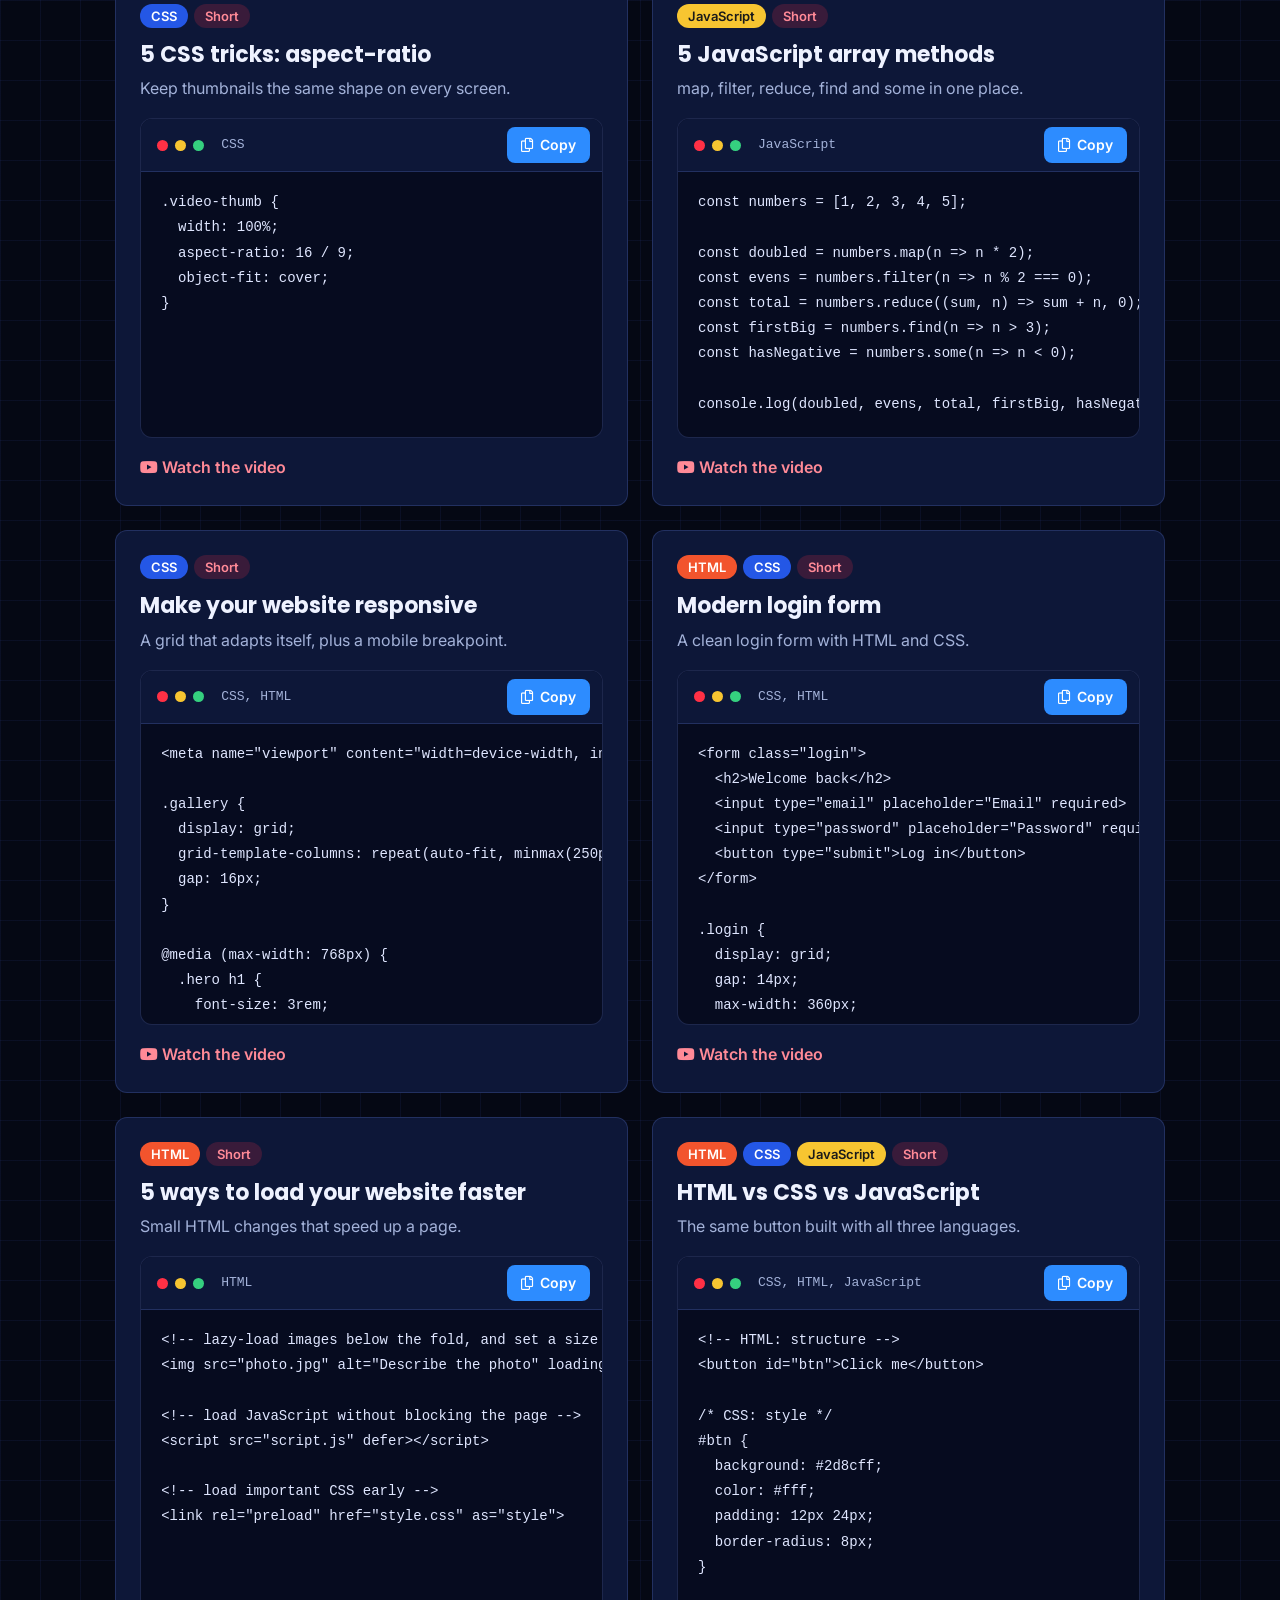
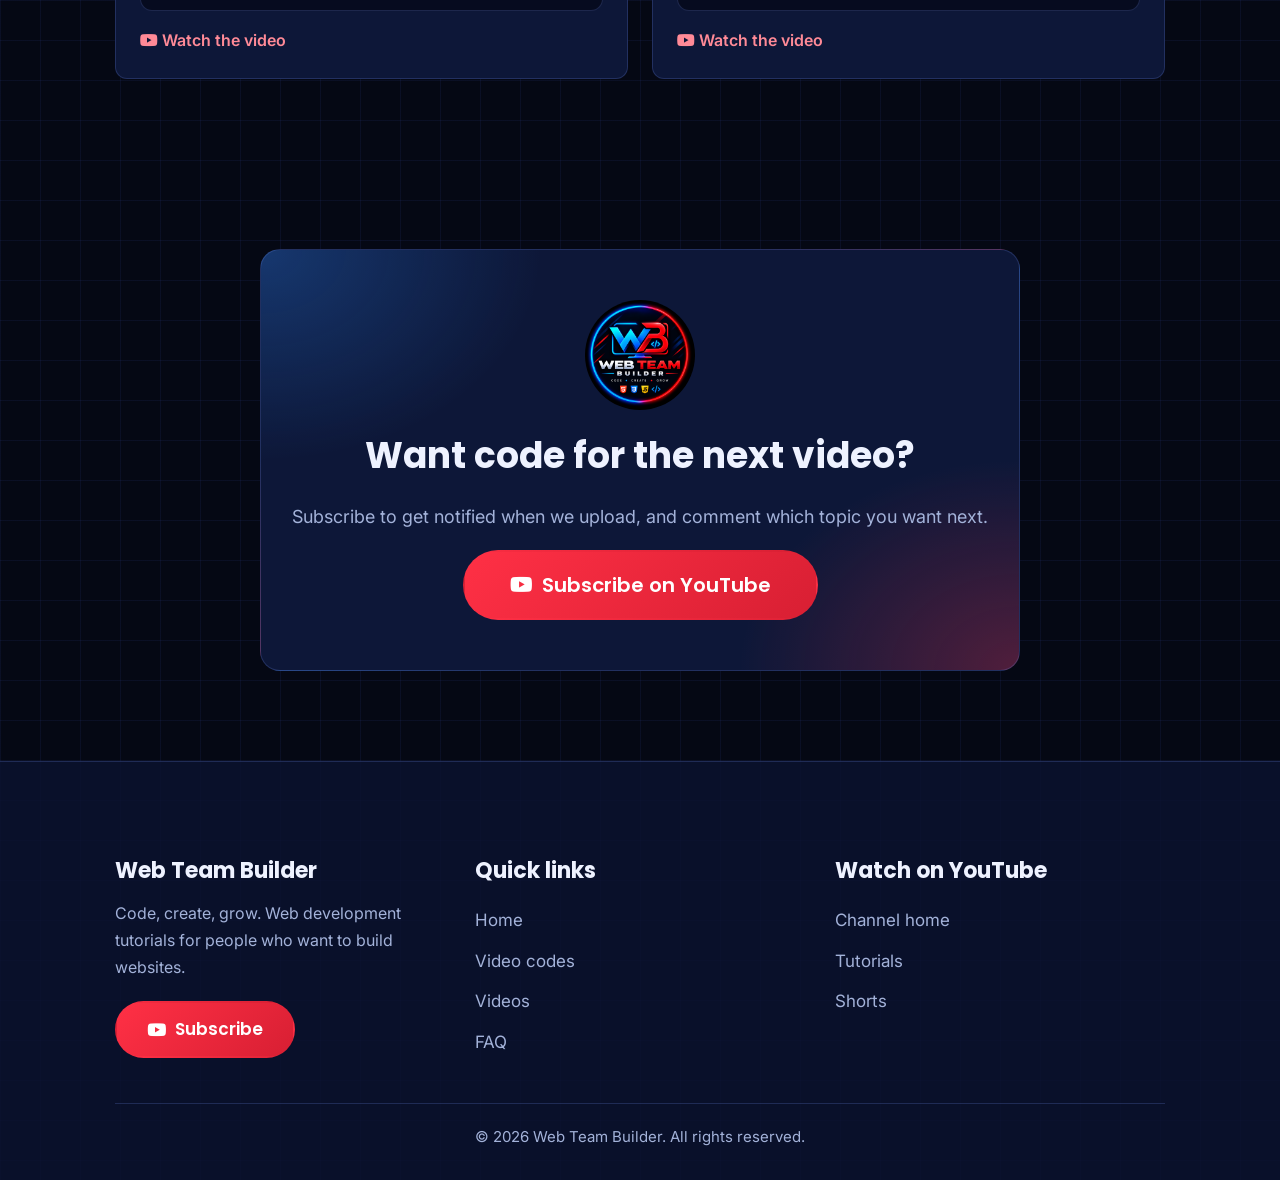
==== commit 7ea1714b: "Add files via upload" ====
--- a/website/videos.html
+++ b/website/videos.html
@@ -390,6 +390,7 @@
 </button>
 
 <script src="js/videos.js"></script>
+<script src="js/effects.js"></script>
 
 </body>
 </html>
--- a/website/css/style.css
+++ b/website/css/style.css
@@ -86,7 +86,7 @@
   margin-bottom: 4.5rem;
 }
 
-.heading span {
+.heading > span {
   display: inline-block;
   font-size: 1.8rem;
   font-weight: 500;
@@ -1651,3 +1651,108 @@
     width: 4.8rem;
   }
 }
+
+/* ---------- typing + scroll effects ---------- */
+.sr-only {
+  position: absolute;
+  width: 0.1rem;
+  height: 0.1rem;
+  overflow: hidden;
+  clip: rect(0 0 0 0);
+  white-space: nowrap;
+}
+
+.typing-line {
+  margin-top: 1.4rem;
+  min-height: 3.8rem;
+  font-family: var(--display);
+  font-size: 2.8rem;
+  font-weight: 600;
+  line-height: 1.4;
+}
+
+.typing-line .typed {
+  color: var(--cyan);
+}
+
+.typing-line .caret {
+  display: inline-block;
+  width: 0.3rem;
+  height: 2.6rem;
+  margin-left: 0.4rem;
+  vertical-align: text-bottom;
+  background: var(--red);
+  animation: blink 0.9s steps(1) infinite;
+}
+
+@keyframes blink {
+  50% {
+    opacity: 0;
+  }
+}
+
+/* hero loads in one piece after another */
+.home .content > *,
+.home .image {
+  animation: fadeUp 0.7s ease-out backwards;
+}
+
+.home .content > :nth-child(2) { animation-delay: 0.1s; }
+.home .content > :nth-child(3) { animation-delay: 0.2s; }
+.home .content > :nth-child(4) { animation-delay: 0.3s; }
+.home .content > :nth-child(5) { animation-delay: 0.4s; }
+.home .content > :nth-child(6) { animation-delay: 0.5s; }
+.home .image { animation-delay: 0.2s; }
+
+/* headings type in letter by letter */
+.heading .word {
+  display: inline-block;
+}
+
+.typing-ready .ch {
+  opacity: 0;
+}
+
+.typing-go .ch {
+  animation: typeIn 0.01s linear forwards;
+  animation-delay: min(calc(var(--i) * 28ms), 1.8s);
+}
+
+@keyframes typeIn {
+  to {
+    opacity: 1;
+  }
+}
+
+/* cards and blocks fade up as they enter the screen */
+.reveal:not(.in) {
+  opacity: 0;
+}
+
+.reveal.in {
+  animation: revealUp 0.7s ease-out backwards;
+  animation-delay: var(--rd, 0ms);
+}
+
+@keyframes revealUp {
+  from {
+    opacity: 0;
+    transform: translateY(3.5rem);
+  }
+}
+
+@media (max-width: 991px) {
+  .typing-line {
+    font-size: 2.4rem;
+  }
+}
+
+@media (max-width: 450px) {
+  .typing-line {
+    font-size: 2.1rem;
+    min-height: 3.2rem;
+  }
+  .typing-line .caret {
+    height: 2rem;
+  }
+}
